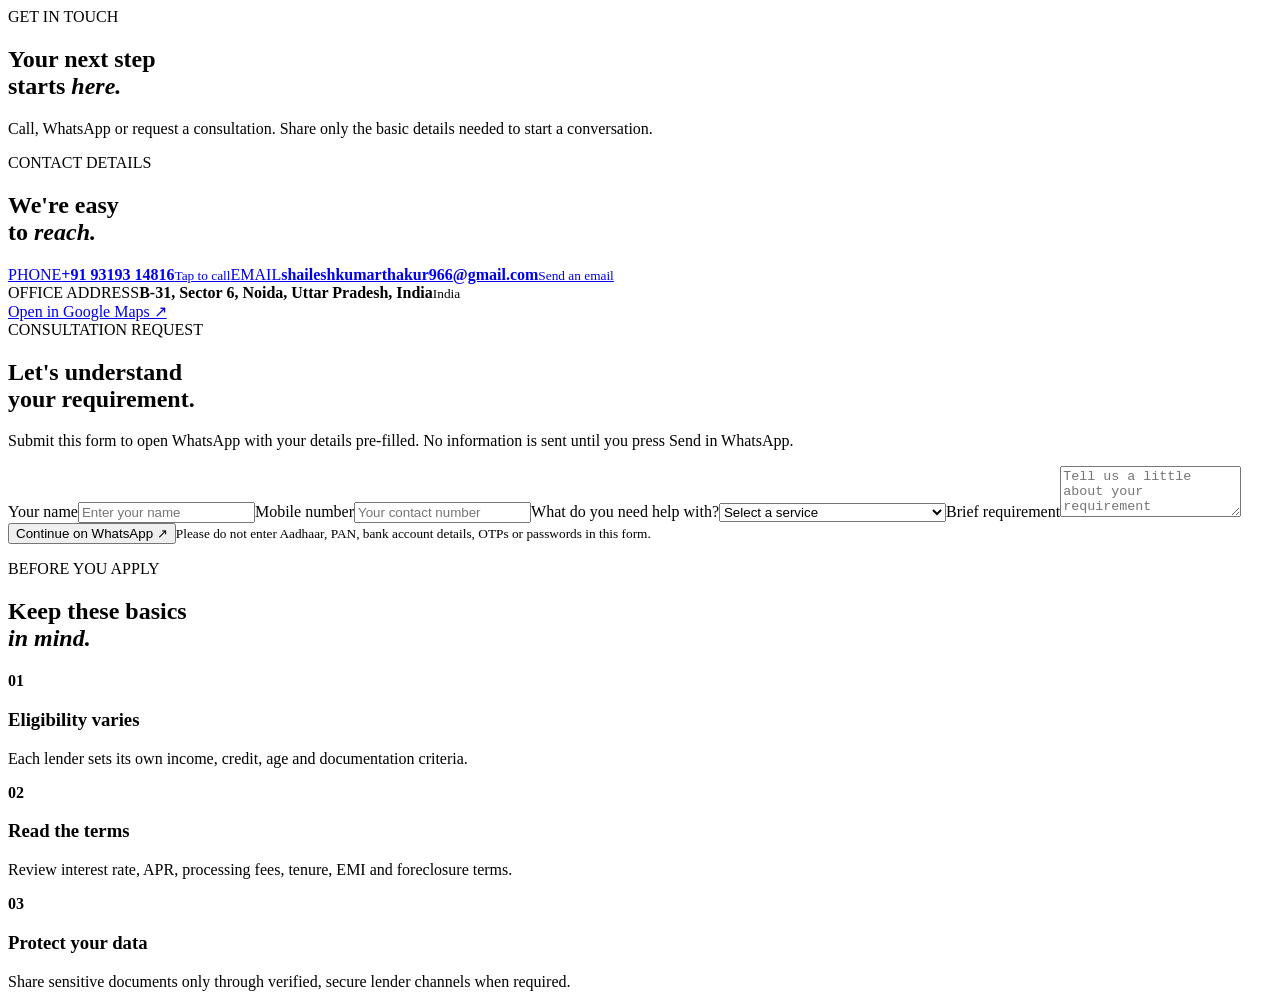
==== contact.html @ ff91cd0a "Add files via upload" ====
<!doctype html><html lang="en"><head><meta charset="utf-8"><meta name="viewport" content="width=device-width,initial-scale=1"><meta name="description" content="Contact Supra Finserv in Sector 6, Noida for loan consultation and CIBIL guidance."><title>Contact & Consultation | Supra Finserv</title><link rel="stylesheet" href="assets/style.css"></head><body><div id="site-header"></div><main><section class="page-hero"><div class="container"><span class="eyebrow">GET IN TOUCH</span><h1>Your next step<br>starts <em>here.</em></h1><p>Call, WhatsApp or request a consultation. Share only the basic details needed to start a conversation.</p></div></section><section class="section"><div class="container contact-grid"><div class="contact-info"><span class="eyebrow">CONTACT DETAILS</span><h2>We're easy<br>to <em>reach.</em></h2><a class="contact-line" href="tel:+919319314816"><span>PHONE</span><strong>+91 93193 14816</strong><small>Tap to call</small></a><a class="contact-line" href="mailto:shaileshkumarthakur966@gmail.com"><span>EMAIL</span><strong>shaileshkumarthakur966@gmail.com</strong><small>Send an email</small></a><div class="contact-line"><span>OFFICE ADDRESS</span><strong>B-31, Sector 6, Noida, Uttar Pradesh, India</strong><small>India</small></div><a class="btn btn-dark" target="_blank" rel="noopener" href="https://www.google.com/maps/search/?api=1&query=B31%20Sector%206%20Noida%20Uttar%20Pradesh%20India">Open in Google Maps ↗</a></div><div class="form-card" id="consultation"><span class="eyebrow">CONSULTATION REQUEST</span><h2>Let's understand<br>your requirement.</h2><p>Submit this form to open WhatsApp with your details pre-filled. No information is sent until you press Send in WhatsApp.</p><form id="consult-form"><label>Your name<input name="name" required placeholder="Enter your name"></label><label>Mobile number<input name="mobile" required inputmode="tel" placeholder="Your contact number"></label><label>What do you need help with?<select name="service" required><option value="">Select a service</option><option>Personal loan</option><option>Business loan</option><option>Home loan / Loan against property</option><option>Vehicle loan</option><option>CIBIL / credit report guidance</option><option>Other loan enquiry</option></select></label><label>Brief requirement<textarea name="message" rows="3" placeholder="Tell us a little about your requirement (optional)"></textarea></label><button class="btn btn-primary submit-btn" type="submit">Continue on WhatsApp ↗</button><small class="form-note">Please do not enter Aadhaar, PAN, bank account details, OTPs or passwords in this form.</small><p id="form-status" class="form-status" aria-live="polite"></p></form></div></div></section><section class="section soft-bg"><div class="container"><div class="section-head"><div><span class="eyebrow">BEFORE YOU APPLY</span><h2>Keep these basics<br><em>in mind.</em></h2></div></div><div class="principles"><div><b>01</b><h3>Eligibility varies</h3><p>Each lender sets its own income, credit, age and documentation criteria.</p></div><div><b>02</b><h3>Read the terms</h3><p>Review interest rate, APR, processing fees, tenure, EMI and foreclosure terms.</p></div><div><b>03</b><h3>Protect your data</h3><p>Share sensitive documents only through verified, secure lender channels when required.</p></div></div></div></section></main><div id="site-footer"></div><script src="assets/site.js"></script></body></html>
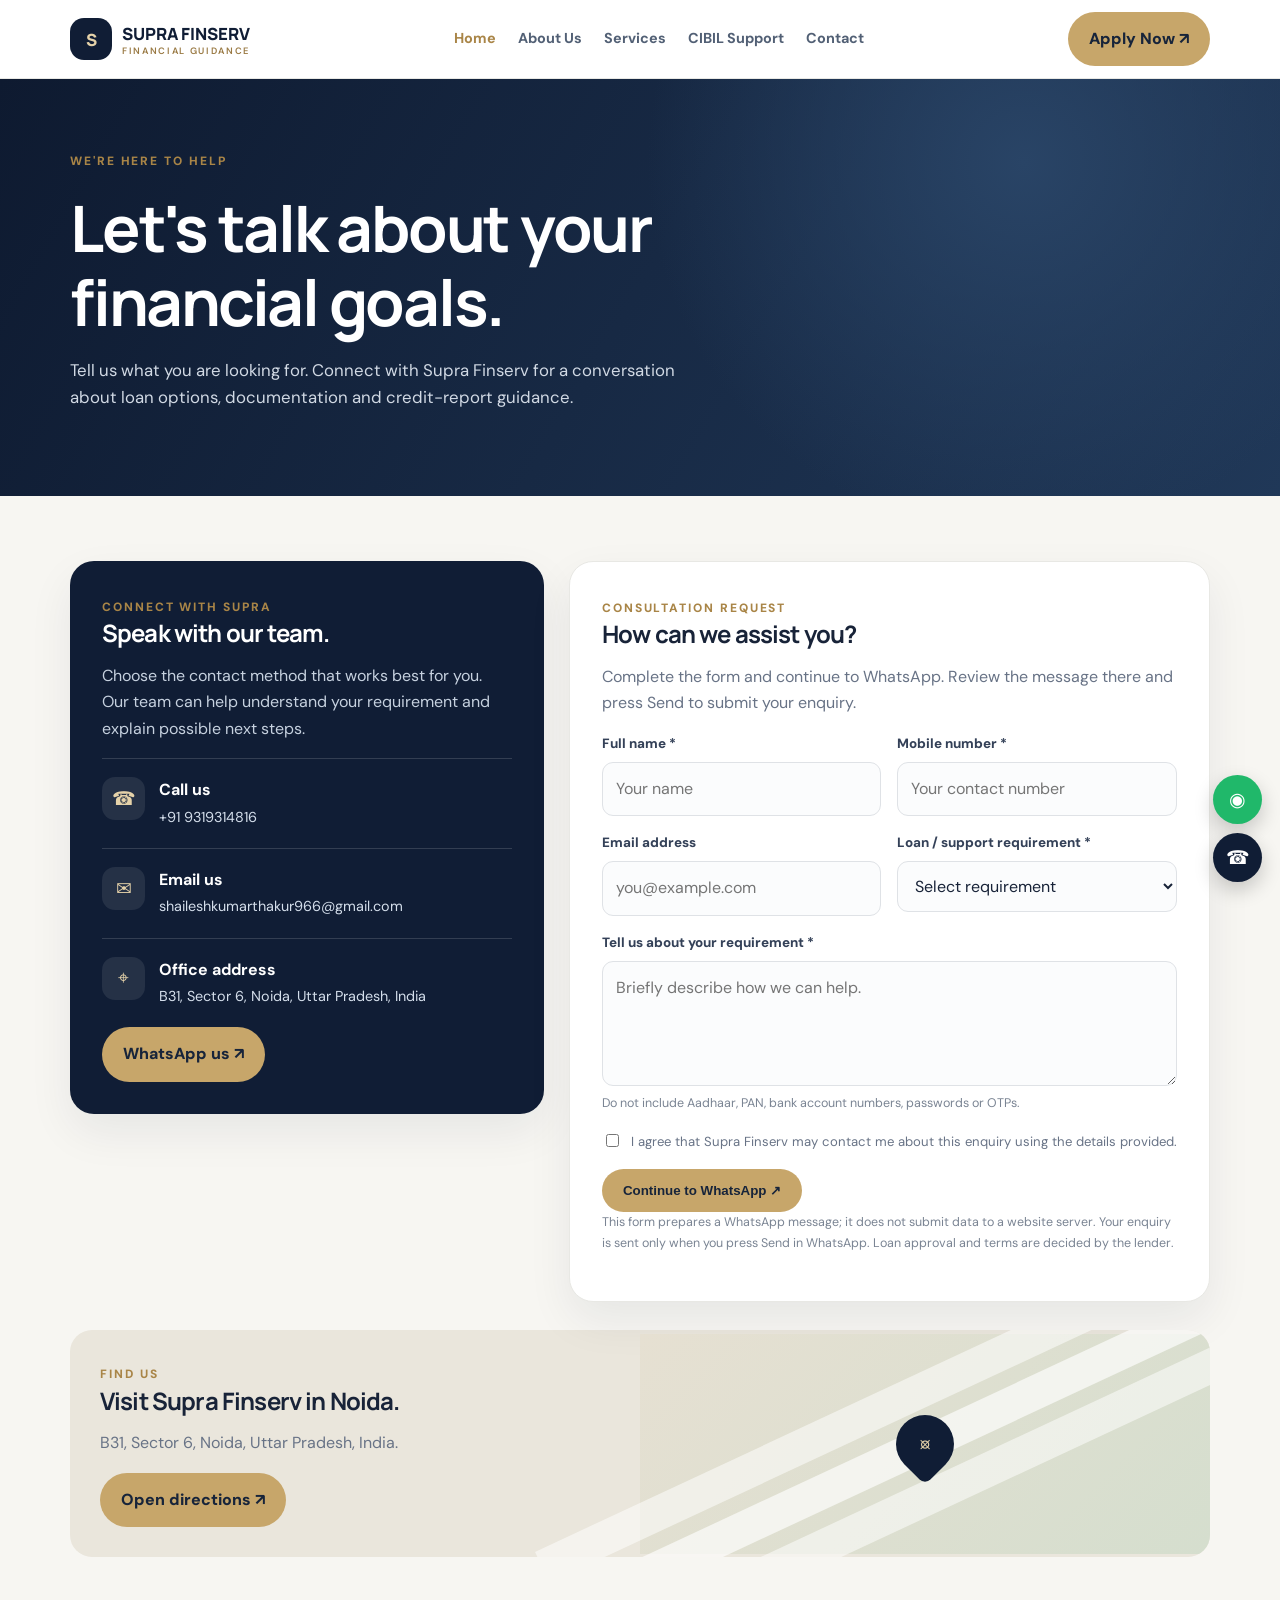
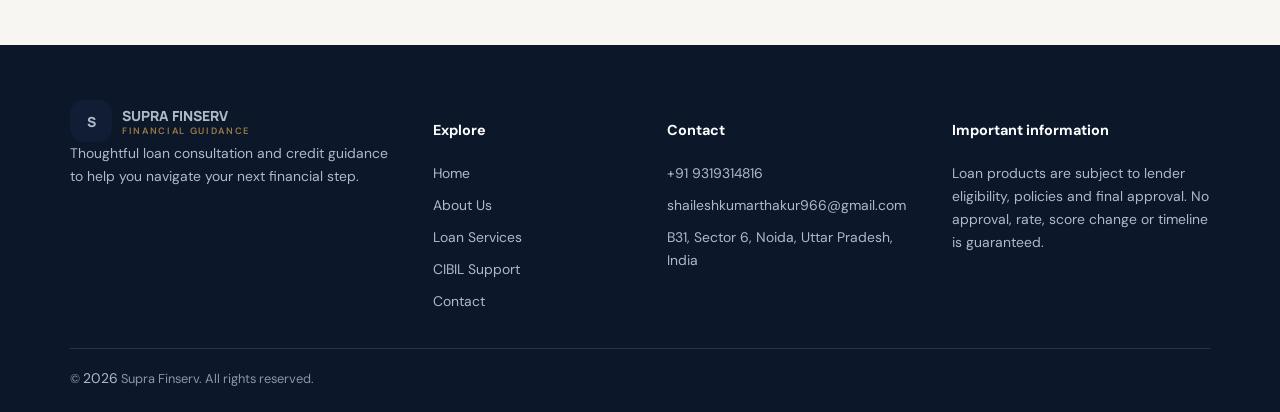
==== commit 7e911e89: "Add files via upload" ====
--- a/contact.html
+++ b/contact.html
@@ -1 +1,35 @@
-<!doctype html><html lang="en"><head><meta charset="utf-8"><meta name="viewport" content="width=device-width,initial-scale=1"><meta name="description" content="Contact Supra Finserv in Sector 6, Noida for loan consultation and CIBIL guidance."><title>Contact & Consultation | Supra Finserv</title><link rel="stylesheet" href="assets/style.css"></head><body><div id="site-header"></div><main><section class="page-hero"><div class="container"><span class="eyebrow">GET IN TOUCH</span><h1>Your next step<br>starts <em>here.</em></h1><p>Call, WhatsApp or request a consultation. Share only the basic details needed to start a conversation.</p></div></section><section class="section"><div class="container contact-grid"><div class="contact-info"><span class="eyebrow">CONTACT DETAILS</span><h2>We're easy<br>to <em>reach.</em></h2><a class="contact-line" href="tel:+919319314816"><span>PHONE</span><strong>+91 93193 14816</strong><small>Tap to call</small></a><a class="contact-line" href="mailto:shaileshkumarthakur966@gmail.com"><span>EMAIL</span><strong>shaileshkumarthakur966@gmail.com</strong><small>Send an email</small></a><div class="contact-line"><span>OFFICE ADDRESS</span><strong>B-31, Sector 6, Noida, Uttar Pradesh, India</strong><small>India</small></div><a class="btn btn-dark" target="_blank" rel="noopener" href="https://www.google.com/maps/search/?api=1&query=B31%20Sector%206%20Noida%20Uttar%20Pradesh%20India">Open in Google Maps ↗</a></div><div class="form-card" id="consultation"><span class="eyebrow">CONSULTATION REQUEST</span><h2>Let's understand<br>your requirement.</h2><p>Submit this form to open WhatsApp with your details pre-filled. No information is sent until you press Send in WhatsApp.</p><form id="consult-form"><label>Your name<input name="name" required placeholder="Enter your name"></label><label>Mobile number<input name="mobile" required inputmode="tel" placeholder="Your contact number"></label><label>What do you need help with?<select name="service" required><option value="">Select a service</option><option>Personal loan</option><option>Business loan</option><option>Home loan / Loan against property</option><option>Vehicle loan</option><option>CIBIL / credit report guidance</option><option>Other loan enquiry</option></select></label><label>Brief requirement<textarea name="message" rows="3" placeholder="Tell us a little about your requirement (optional)"></textarea></label><button class="btn btn-primary submit-btn" type="submit">Continue on WhatsApp ↗</button><small class="form-note">Please do not enter Aadhaar, PAN, bank account details, OTPs or passwords in this form.</small><p id="form-status" class="form-status" aria-live="polite"></p></form></div></div></section><section class="section soft-bg"><div class="container"><div class="section-head"><div><span class="eyebrow">BEFORE YOU APPLY</span><h2>Keep these basics<br><em>in mind.</em></h2></div></div><div class="principles"><div><b>01</b><h3>Eligibility varies</h3><p>Each lender sets its own income, credit, age and documentation criteria.</p></div><div><b>02</b><h3>Read the terms</h3><p>Review interest rate, APR, processing fees, tenure, EMI and foreclosure terms.</p></div><div><b>03</b><h3>Protect your data</h3><p>Share sensitive documents only through verified, secure lender channels when required.</p></div></div></div></section></main><div id="site-footer"></div><script src="assets/site.js"></script></body></html>+<!doctype html>
+<html lang="en"><head><meta charset="utf-8"><meta name="viewport" content="width=device-width,initial-scale=1">
+<title>Contact Supra Finserv | Book a Loan Consultation</title><meta name="description" content="Contact Supra Finserv in Sector 6, Noida for loan consultation and CIBIL guidance."><meta name="theme-color" content="#101d35"><link rel="preconnect" href="https://fonts.googleapis.com"><link rel="preconnect" href="https://fonts.gstatic.com" crossorigin><link href="https://fonts.googleapis.com/css2?family=DM+Sans:wght@400;500;600;700;800&family=Manrope:wght@400;500;600;700;800&display=swap" rel="stylesheet">
+<style>
+:root{--navy:#101d35;--blue:#203858;--gold:#c7a66a;--ivory:#f7f6f2;--ink:#182338;--muted:#687386;--line:#e8e8e4}
+*{box-sizing:border-box}html{scroll-behavior:smooth}body{margin:0;font:16px/1.65 'DM Sans',Arial,sans-serif;color:var(--ink)}h1,h2,h3{font-family:Manrope,Arial,sans-serif;line-height:1.15;letter-spacing:-.035em;margin:0 0 16px}p{color:var(--muted);margin:0 0 16px}a{text-decoration:none;color:inherit}.wrap{width:min(1140px,calc(100% - 36px));margin:auto}.eyebrow{font-size:.75rem;font-weight:800;letter-spacing:.16em;text-transform:uppercase;color:#a98547}.btn{display:inline-flex;align-items:center;gap:9px;padding:13px 20px;border-radius:99px;font-weight:800;border:1px solid transparent;transition:.2s;cursor:pointer}.btn:hover{transform:translateY(-3px)}.gold{background:var(--gold);color:#17243a}.outline{border-color:#ffffff80;color:white}.header{position:sticky;top:0;z-index:20;background:#ffffffed;backdrop-filter:blur(12px);border-bottom:1px solid var(--line)}.nav{min-height:78px;display:flex;align-items:center;justify-content:space-between;gap:20px}.brand{display:flex;align-items:center;gap:10px;font:800 1.05rem Manrope;color:var(--navy)}.mark{width:42px;height:42px;border-radius:14px;background:var(--navy);color:#e5d2a9;display:grid;place-items:center}.brand small{display:block;font:600 .58rem 'DM Sans';letter-spacing:.18em;color:#9a7a44}.links{display:flex;gap:22px;font-size:.9rem;font-weight:700;color:#526075}.links a:hover,.links .active{color:#a98547}.hero{background:radial-gradient(circle at 80% 20%,#294466,transparent 35%),linear-gradient(120deg,#0e1a30,#203858);color:#fff;padding:82px 0;overflow:hidden}.hero h1{font-size:clamp(2.7rem,5.5vw,4.8rem);max-width:720px;margin:18px 0}.hero h1 em{font-style:normal;color:#e5d2a9}.hero p{color:#d1d9e4;max-width:650px;font-size:1.05rem}.hero-grid{display:grid;grid-template-columns:1.1fr .9fr;align-items:center;gap:45px}.hero-art{min-height:350px;border:1px solid #ffffff30;border-radius:30px;background:linear-gradient(145deg,#ffffff20,#ffffff08);display:grid;place-items:center;position:relative;box-shadow:0 30px 70px #0003}.hero-art svg{width:90%;max-width:390px}.float-note{position:absolute;background:white;color:var(--navy);padding:13px 17px;border-radius:15px;box-shadow:0 15px 35px #0003;font-size:.8rem}.float-note b{display:block}.note-a{bottom:20px;left:-15px}.note-b{right:-10px;top:22px}.section{padding:88px 0}.head{max-width:680px;margin-bottom:38px}.head h2{font-size:clamp(2rem,4vw,3.1rem);color:var(--navy)}.trust{background:#f1eee6;padding:22px 0}.trust-row{display:grid;grid-template-columns:repeat(3,1fr);gap:15px}.trust-row div{text-align:center;font-weight:700;color:var(--navy)}.cards{display:grid;grid-template-columns:repeat(3,1fr);gap:18px}.card{border:1px solid var(--line);border-radius:21px;padding:26px;background:white;transition:.25s}.card:hover{transform:translateY(-6px);box-shadow:0 18px 45px #101d3515;border-color:#d6c29b}.ico{width:50px;height:50px;border-radius:15px;background:#f5f0e5;color:#987642;display:grid;place-items:center;font-size:1.45rem;margin-bottom:20px}.card h3{font-size:1.15rem;color:var(--navy)}.card p{font-size:.92rem}.link{font-weight:800;color:#987642;font-size:.9rem}.split{display:grid;grid-template-columns:1fr 1fr;gap:55px;align-items:center}.illustration{min-height:340px;background:linear-gradient(145deg,#e9e3d6,#f7f6f2);border-radius:28px;display:grid;place-items:center}.illustration svg{width:75%;max-width:330px}.features{display:grid;gap:20px;margin-top:25px}.feature{display:flex;gap:14px}.feature .ico{flex:0 0 44px;width:44px;height:44px;margin:0}.feature h3{font-size:1rem;margin:0 0 5px}.feature p{font-size:.9rem;margin:0}.steps{background:var(--ivory)}.step-grid{display:grid;grid-template-columns:repeat(4,1fr);gap:14px}.step{background:white;border:1px solid var(--line);border-radius:18px;padding:22px}.num{font:800 2rem Manrope;color:#d4c29e}.step h3{font-size:1rem}.step p{font-size:.88rem;margin:0}.cta{background:linear-gradient(110deg,#101d35,#203858);color:white;padding:70px 0}.cta-row{display:flex;justify-content:space-between;align-items:center;gap:25px}.cta h2{font-size:clamp(2rem,4vw,3rem);max-width:650px}.cta p{color:#ccd5e1;max-width:620px}.faq{max-width:850px}.faq-item{border-bottom:1px solid var(--line)}.faq-q{width:100%;padding:20px 0;border:0;background:none;text-align:left;display:flex;justify-content:space-between;font:700 1rem Manrope;color:var(--navy);cursor:pointer}.faq-a{display:none;padding:0 25px 20px 0;color:var(--muted)}.faq-item.open .faq-a{display:block}.footer{background:#0c172a;color:white;padding:55px 0 22px}.foot-grid{display:grid;grid-template-columns:1.3fr .8fr 1fr 1fr;gap:28px}.footer h4{font-size:.9rem}.footer p,.footer a,.footer span{color:#aeb9c9;font-size:.87rem}.foot-links{display:grid;gap:9px}.footer a:hover{color:#e5d2a9}.copyright{border-top:1px solid #ffffff20;margin-top:35px;padding-top:18px;color:#8996a9;font-size:.8rem}.floating{position:fixed;right:18px;bottom:18px;z-index:25;display:grid;gap:9px}.floating a{width:49px;height:49px;border-radius:50%;display:grid;place-items:center;color:white;background:#20b86a;font-size:1.2rem;box-shadow:0 8px 20px #0003}.floating a:last-child{background:var(--navy)}
+@media(max-width:850px){.hero-grid,.split{grid-template-columns:1fr}.cards{grid-template-columns:repeat(2,1fr)}.step-grid{grid-template-columns:repeat(2,1fr)}.foot-grid{grid-template-columns:repeat(2,1fr)}}
+@media(max-width:620px){.nav{padding:12px 0;flex-wrap:wrap}.links{order:3;width:100%;overflow:auto;gap:15px;padding:8px 0;font-size:.82rem}.nav>.btn{display:none}.hero{padding:55px 0}.hero h1{font-size:2.7rem}.hero-art{min-height:270px}.section{padding:62px 0}.trust-row{grid-template-columns:1fr}.cards{grid-template-columns:1fr}.step-grid{grid-template-columns:1fr 1fr}.cta-row{align-items:flex-start;flex-direction:column}.foot-grid{grid-template-columns:1fr 1fr}.foot-grid>div:first-child{grid-column:1/-1}}
+@media(prefers-reduced-motion:reduce){html{scroll-behavior:auto}*,*:before,*:after{animation:none!important;transition:none!important}}
+
+.contact-hero{padding:68px 0}.contact-hero h1{font-size:clamp(2.6rem,5vw,4rem)}.contact-grid{display:grid;grid-template-columns:.85fr 1.15fr;gap:25px;align-items:start}.panel{padding:32px;border-radius:24px;box-shadow:0 18px 45px #101d3512}.info{background:var(--navy);color:white}.info p{color:#c6d1df}.info-row{display:flex;gap:14px;padding:18px 0;border-top:1px solid #ffffff25}.info-icon{width:43px;height:43px;flex:0 0 43px;border-radius:13px;background:#ffffff16;color:#e5d2a9;display:grid;place-items:center;font-size:1.2rem}.info-row b{display:block}.info-row a,.info-row span{color:#d4deeb;font-size:.9rem;overflow-wrap:anywhere}.form-panel{background:white;border:1px solid var(--line)}.form-grid{display:grid;grid-template-columns:1fr 1fr;gap:16px}.field{display:flex;flex-direction:column;gap:7px}.field.full{grid-column:1/-1}.field label{font-size:.84rem;font-weight:800;color:#344158}.field input,.field select,.field textarea{width:100%;padding:13px;border:1px solid #dfe2e6;border-radius:11px;background:#fbfcfd;font:inherit;color:var(--ink)}.field input:focus,.field select:focus,.field textarea:focus{outline:3px solid #c7a66a30;border-color:var(--gold)}.field textarea{min-height:125px;resize:vertical}.hint,.disclaimer{font-size:.78rem;color:#7a8493}.consent{display:flex;gap:9px;align-items:flex-start;margin:17px 0;font-size:.82rem;color:var(--muted)}.status{display:none;padding:12px;border-radius:10px;margin-top:14px;font-size:.88rem}.status.show{display:block;background:#edf5ef;color:#245b37}.map-card{margin-top:28px;background:#eae6dc;border-radius:22px;display:grid;grid-template-columns:1fr 1fr;overflow:hidden;align-items:center}.map-copy{padding:30px}.map-art{min-height:220px;display:grid;place-items:center;background:linear-gradient(135deg,#e6e0d2,#d5dece);position:relative}.map-art:before{content:'';position:absolute;width:140%;height:34px;background:#ffffffaa;transform:rotate(-25deg);box-shadow:0 50px 0 #ffffff88,0 -50px 0 #ffffff88}.pin{position:relative;z-index:1;width:58px;height:58px;border-radius:50% 50% 50% 8px;transform:rotate(-45deg);background:var(--navy);color:#e5d2a9;display:grid;place-items:center;font-size:1.5rem}.mobile-actions{display:none}
+@media(max-width:850px){.contact-grid{grid-template-columns:1fr}}@media(max-width:620px){.contact-hero{padding:55px 0}.panel{padding:24px 20px}.form-grid{grid-template-columns:1fr}.field.full{grid-column:auto}.map-card{grid-template-columns:1fr}.map-art{min-height:160px}.mobile-actions{display:flex;position:fixed;bottom:0;left:0;right:0;padding:10px 15px;background:#ffffffed;gap:10px;z-index:30}.mobile-actions a{flex:1;justify-content:center}.footer{padding-bottom:80px}}
+</style></head><body><header class="header"><div class="wrap nav"><a class="brand" href="index.html"><span class="mark">S</span><span>SUPRA FINSERV<small>FINANCIAL GUIDANCE</small></span></a><nav class="links" aria-label="Main navigation"><a class="active" href="index.html">Home</a><a href="about.html">About Us</a><a href="loans.html">Services</a><a href="cibil.html">CIBIL Support</a><a href="contact.html">Contact</a></nav><a class="btn gold" href="contact.html">Apply Now ↗</a></div></header>
+<main><section class="hero contact-hero"><div class="wrap"><span class="eyebrow">We're here to help</span><h1>Let's talk about your financial goals.</h1><p>Tell us what you are looking for. Connect with Supra Finserv for a conversation about loan options, documentation and credit-report guidance.</p></div></section>
+<section class="section" id="enquiry" style="background:var(--ivory);padding-top:65px"><div class="wrap contact-grid">
+<aside class="panel info"><span class="eyebrow">Connect with Supra</span><h2>Speak with our team.</h2><p>Choose the contact method that works best for you. Our team can help understand your requirement and explain possible next steps.</p>
+<div class="info-row"><div class="info-icon">☎</div><div><b>Call us</b><a href="tel:+919319314816">+91 9319314816</a></div></div>
+<div class="info-row"><div class="info-icon">✉</div><div><b>Email us</b><a href="mailto:shaileshkumarthakur966@gmail.com">shaileshkumarthakur966@gmail.com</a></div></div>
+<div class="info-row"><div class="info-icon">⌖</div><div><b>Office address</b><span>B31, Sector 6, Noida, Uttar Pradesh, India</span></div></div>
+<a class="btn gold" href="https://wa.me/919319314816" target="_blank" rel="noopener">WhatsApp us ↗</a></aside>
+<section class="panel form-panel"><span class="eyebrow">Consultation request</span><h2>How can we assist you?</h2><p>Complete the form and continue to WhatsApp. Review the message there and press Send to submit your enquiry.</p>
+<form id="enquiryForm"><div class="form-grid">
+<div class="field"><label for="name">Full name *</label><input id="name" name="name" required maxlength="80" autocomplete="name" placeholder="Your name"></div>
+<div class="field"><label for="mobile">Mobile number *</label><input id="mobile" name="mobile" required type="tel" inputmode="tel" pattern="[0-9+() -]{10,18}" maxlength="18" autocomplete="tel" placeholder="Your contact number"></div>
+<div class="field"><label for="email">Email address</label><input id="email" name="email" type="email" maxlength="120" placeholder="you@example.com"></div>
+<div class="field"><label for="loan">Loan / support requirement *</label><select id="loan" name="loan" required><option value="">Select requirement</option><option>Home Loan</option><option>Personal Loan</option><option>Business Loan</option><option>Loan Against Property</option><option>Vehicle Loan</option><option>CIBIL / Credit Report Guidance</option><option>Other loan enquiry</option></select></div>
+<div class="field full"><label for="message">Tell us about your requirement *</label><textarea id="message" name="message" required maxlength="1000" placeholder="Briefly describe how we can help."></textarea><span class="hint">Do not include Aadhaar, PAN, bank account numbers, passwords or OTPs.</span></div></div>
+<label class="consent"><input id="consent" type="checkbox" required><span>I agree that Supra Finserv may contact me about this enquiry using the details provided.</span></label>
+<button class="btn gold" type="submit">Continue to WhatsApp ↗</button><div id="status" class="status" role="status" aria-live="polite"></div></form>
+<p class="disclaimer">This form prepares a WhatsApp message; it does not submit data to a website server. Your enquiry is sent only when you press Send in WhatsApp. Loan approval and terms are decided by the lender.</p></section></div>
+<div class="wrap"><div class="map-card"><div class="map-copy"><span class="eyebrow">Find us</span><h2>Visit Supra Finserv in Noida.</h2><p>B31, Sector 6, Noida, Uttar Pradesh, India.</p><a class="btn gold" href="https://www.google.com/maps/search/?api=1&query=B31%20Sector%206%20Noida%20Uttar%20Pradesh%20India" target="_blank" rel="noopener">Open directions ↗</a></div><div class="map-art" aria-label="Decorative location illustration"><div class="pin">⌖</div></div></div></div></section></main>
+<footer class="footer"><div class="wrap"><div class="foot-grid"><div><a class="brand" href="index.html" style="color:white"><span class="mark">S</span><span>SUPRA FINSERV<small>FINANCIAL GUIDANCE</small></span></a><p>Thoughtful loan consultation and credit guidance to help you navigate your next financial step.</p></div><div><h4>Explore</h4><div class="foot-links"><a href="index.html">Home</a><a href="about.html">About Us</a><a href="loans.html">Loan Services</a><a href="cibil.html">CIBIL Support</a><a href="contact.html">Contact</a></div></div><div><h4>Contact</h4><div class="foot-links"><a href="tel:+919319314816">+91 9319314816</a><a href="mailto:shaileshkumarthakur966@gmail.com">shaileshkumarthakur966@gmail.com</a><span>B31, Sector 6, Noida, Uttar Pradesh, India</span></div></div><div><h4>Important information</h4><p>Loan products are subject to lender eligibility, policies and final approval. No approval, rate, score change or timeline is guaranteed.</p></div></div><div class="copyright">© <span id="year"></span> Supra Finserv. All rights reserved.</div></div></footer><div class="floating"><a href="https://wa.me/919319314816" target="_blank" rel="noopener" aria-label="WhatsApp">◉</a><a href="tel:+919319314816" aria-label="Call">☎</a></div><div class="mobile-actions"><a class="btn gold" href="tel:+919319314816">☎ Call</a><a class="btn" style="background:#20b86a;color:white" href="https://wa.me/919319314816" target="_blank" rel="noopener">WhatsApp ↗</a></div><script>
+document.getElementById('year').textContent=new Date().getFullYear();
+document.getElementById('enquiryForm').addEventListener('submit',function(e){e.preventDefault();const f=this;if(!f.checkValidity()){f.reportValidity();return;}const d=new FormData(f);const msg=['Hello Supra Finserv, I would like to request a consultation.','','Name: '+d.get('name'),'Mobile: '+d.get('mobile'),'Email: '+(d.get('email')||'Not provided'),'Requirement: '+d.get('loan'),'Message: '+d.get('message')].join('\n');const status=document.getElementById('status');status.textContent='WhatsApp is opening with your enquiry. Please review it and press Send to submit it to Supra Finserv.';status.classList.add('show');window.open('https://wa.me/919319314816?text='+encodeURIComponent(msg),'_blank','noopener,noreferrer');});
+</script></body></html>
